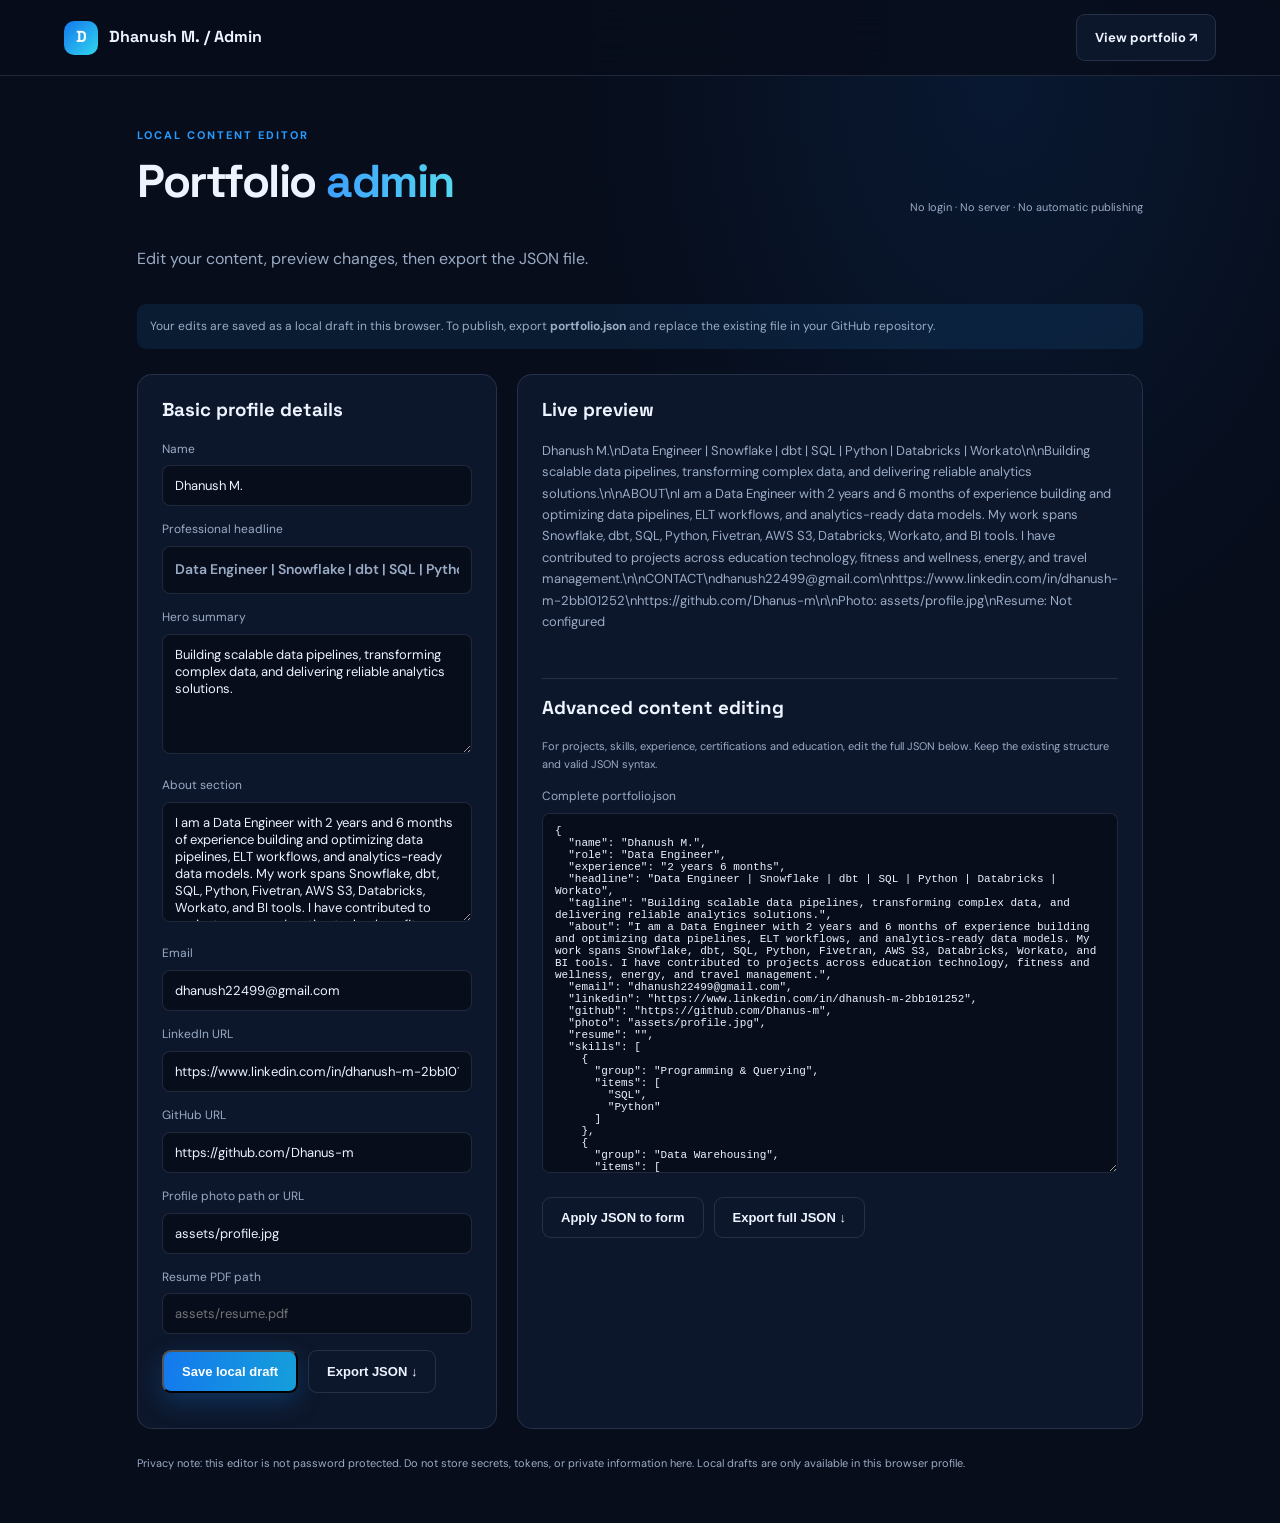
==== admin.html @ 32ff5ff0 "Initial portfolio website upload" ====
<!doctype html><html lang="en"><head><meta charset="utf-8"><meta name="viewport" content="width=device-width,initial-scale=1"><title>Portfolio Admin Editor</title><link rel="stylesheet" href="styles.css"><style>
.admin-wrap{max-width:1050px;margin:50px auto;padding:0 22px}.admin-top{display:flex;justify-content:space-between;gap:20px;align-items:center;flex-wrap:wrap}.admin-grid{display:grid;grid-template-columns:1fr 1fr;gap:20px;margin-top:25px}.panel{padding:24px;border:1px solid var(--line);border-radius:15px;background:var(--surface)}label{display:block;font-size:12px;color:var(--muted);margin:14px 0 6px}input,textarea{width:100%;padding:11px 12px;border-radius:8px;border:1px solid var(--line);background:var(--bg);color:var(--text);font:13px 'DM Sans'}textarea{min-height:120px;resize:vertical}.preview{white-space:pre-wrap;color:var(--muted);font-size:13px;min-height:220px}.admin-actions{display:flex;gap:10px;flex-wrap:wrap;margin-top:16px}.notice{padding:13px;border-radius:9px;background:rgba(41,156,255,.1);color:var(--muted);font-size:12px;margin:15px 0}.small{font-size:11px;color:var(--muted)}@media(max-width:750px){.admin-grid{grid-template-columns:1fr}}
</style></head><body><header class="site-header"><a class="brand" href="index.html"><span class="brand-mark">D</span>Dhanush M. / Admin</a><a class="btn secondary" href="index.html">View portfolio ↗</a></header>
<main class="admin-wrap"><div class="admin-top"><div><p class="eyebrow">LOCAL CONTENT EDITOR</p><h2>Portfolio <span class="gradient">admin</span></h2><p class="muted">Edit your content, preview changes, then export the JSON file.</p></div><span class="small">No login · No server · No automatic publishing</span></div>
<div class="notice">Your edits are saved as a local draft in this browser. To publish, export <b>portfolio.json</b> and replace the existing file in your GitHub repository.</div>
<div class="admin-grid"><section class="panel"><h3>Basic profile details</h3>
<label for="name">Name</label><input id="name">
<label for="headline">Professional headline</label><input id="headline">
<label for="tagline">Hero summary</label><textarea id="tagline"></textarea>
<label for="about">About section</label><textarea id="about"></textarea>
<label for="email">Email</label><input id="email" type="email">
<label for="linkedin">LinkedIn URL</label><input id="linkedin">
<label for="github">GitHub URL</label><input id="github">
<label for="photo">Profile photo path or URL</label><input id="photo" placeholder="assets/profile.jpg">
<label for="resume">Resume PDF path</label><input id="resume" placeholder="assets/resume.pdf">
<div class="admin-actions"><button class="btn primary" id="save">Save local draft</button><button class="btn secondary" id="export">Export JSON ↓</button></div>
<p id="status" class="small" aria-live="polite"></p></section>
<section class="panel"><h3>Live preview</h3><div class="preview" id="preview"></div><hr style="border:0;border-top:1px solid var(--line);margin:18px 0"><h3>Advanced content editing</h3><p class="small">For projects, skills, experience, certifications and education, edit the full JSON below. Keep the existing structure and valid JSON syntax.</p><label for="advanced">Complete portfolio.json</label><textarea id="advanced" style="min-height:360px;font-family:monospace;font-size:11px"></textarea><div class="admin-actions"><button class="btn secondary" id="apply">Apply JSON to form</button><button class="btn secondary" id="downloadFull">Export full JSON ↓</button></div></section></div>
<p class="small" style="margin:25px 0">Privacy note: this editor is not password protected. Do not store secrets, tokens, or private information here. Local drafts are only available in this browser profile.</p></main>
<script>
let data;const ids=['name','headline','tagline','about','email','linkedin','github','photo','resume'];const $=id=>document.getElementById(id);
function syncForm(){ids.forEach(k=>$(k).value=data[k]||'');$('advanced').value=JSON.stringify(data,null,2);preview()}
function preview(){const v=Object.fromEntries(ids.map(k=>[k,$(k).value]));$('preview').textContent=`${v.name}\\n${v.headline}\\n\\n${v.tagline}\\n\\nABOUT\\n${v.about}\\n\\nCONTACT\\n${v.email}\\n${v.linkedin}\\n${v.github}\\n\\nPhoto: ${v.photo||'Placeholder'}\\nResume: ${v.resume||'Not configured'}`;}
function fromForm(){ids.forEach(k=>data[k]=$(k).value)}
function saveLocal(){fromForm();localStorage.setItem('portfolio-admin-draft',JSON.stringify(data));$('advanced').value=JSON.stringify(data,null,2);$('status').textContent='Draft saved in this browser.';preview()}
function exportData(){fromForm();const blob=new Blob([JSON.stringify(data,null,2)],{type:'application/json'});const a=document.createElement('a');a.href=URL.createObjectURL(blob);a.download='portfolio.json';a.click();URL.revokeObjectURL(a.href);$('status').textContent='JSON export created. Replace portfolio.json in your GitHub repository.'}
fetch('portfolio.json').then(r=>r.json()).then(d=>{data=d;const draft=localStorage.getItem('portfolio-admin-draft');if(draft){try{data=JSON.parse(draft)}catch(e){}}syncForm()}).catch(()=>{$('status').textContent='Could not load portfolio.json. Open this site through a local server or GitHub Pages.'});
ids.forEach(k=>$(k).addEventListener('input',preview));$('save').onclick=saveLocal;$('export').onclick=exportData;$('downloadFull').onclick=()=>{try{data=JSON.parse($('advanced').value);exportData()}catch(e){$('status').textContent='Invalid JSON. Please correct it before exporting.'}};
$('apply').onclick=()=>{try{data=JSON.parse($('advanced').value);syncForm();$('status').textContent='JSON applied to the form.'}catch(e){$('status').textContent='Invalid JSON. Please check the syntax.'}};
</script></body></html>
---- styles.css ----
@import url('https://fonts.googleapis.com/css2?family=DM+Sans:wght@400;500;600;700&family=Space+Grotesk:wght@400;500;600;700&display=swap');
:root{--bg:#070d1b;--surface:#0d172b;--surface2:#111f38;--text:#edf4ff;--muted:#9aabc5;--line:rgba(159,184,224,.16);--blue:#299cff;--cyan:#31d6ef;--shadow:0 24px 70px rgba(0,0,0,.28)}
[data-theme="light"]{--bg:#f5f8fd;--surface:#fff;--surface2:#edf3fc;--text:#111d33;--muted:#5d6d86;--line:rgba(35,62,105,.14);--shadow:0 18px 50px rgba(31,63,111,.1)}
*{box-sizing:border-box}html{scroll-behavior:smooth;scroll-padding-top:90px}body{margin:0;background:radial-gradient(ellipse at 78% 5%,rgba(17,91,177,.15),transparent 30%),var(--bg);color:var(--text);font-family:'DM Sans',sans-serif;line-height:1.65;transition:background .25s,color .25s}a{color:inherit;text-decoration:none}.site-header{height:76px;position:sticky;top:0;z-index:20;display:flex;align-items:center;justify-content:space-between;padding:0 max(5vw,24px);background:color-mix(in srgb,var(--bg) 86%,transparent);backdrop-filter:blur(18px);border-bottom:1px solid var(--line)}.brand{display:flex;align-items:center;gap:11px;font-family:'Space Grotesk';font-weight:700}.brand-mark{display:grid;place-items:center;width:34px;height:34px;border-radius:10px;background:linear-gradient(135deg,#1478ed,#31d6ef);color:white}.site-header nav{display:flex;gap:30px;color:var(--muted);font-size:13px}.site-header nav a:hover,.social-row a:hover,footer a:hover{color:var(--blue)}.header-actions{display:flex;gap:8px}.icon-btn{border:1px solid var(--line);background:var(--surface);color:var(--text);border-radius:10px;width:38px;height:38px;cursor:pointer}.mobile-only{display:none}.section{max-width:1160px;margin:auto;padding:105px 28px}.hero{min-height:650px;display:grid;grid-template-columns:1.08fr .92fr;align-items:center;gap:40px;padding-top:80px}.eyebrow{font-size:11px;letter-spacing:2px;font-weight:700;color:var(--blue);text-transform:uppercase;display:flex;align-items:center;gap:10px}.pulse{width:7px;height:7px;border-radius:50%;background:#27d6a2;box-shadow:0 0 14px #27d6a2}h1,h2,h3,h4,p{margin-top:0}h1,h2,h3,h4{font-family:'Space Grotesk',sans-serif;line-height:1.15}h1{font-size:clamp(42px,5.2vw,68px);letter-spacing:-2.8px;margin:24px 0 15px}h2{font-size:clamp(32px,4vw,46px);letter-spacing:-1.5px}.gradient{background:linear-gradient(100deg,#3c9cff,#55d9ef);-webkit-background-clip:text;background-clip:text;color:transparent}#headline{font:600 14px 'DM Sans';color:var(--muted);line-height:1.7;max-width:570px}.lead{font-size:17px;color:var(--muted);max-width:520px;margin:20px 0}.hero-meta{display:flex;flex-wrap:wrap;gap:20px;color:var(--muted);font-size:12px;margin:26px 0}.hero-meta b{color:var(--text)}.button-row{display:flex;gap:12px;flex-wrap:wrap}.btn{display:inline-flex;align-items:center;gap:20px;padding:12px 18px;border-radius:9px;font-size:13px;font-weight:700;transition:.2s}.btn:hover{transform:translateY(-2px)}.primary{background:linear-gradient(100deg,#1479ee,#159fda);color:white;box-shadow:0 9px 25px rgba(21,132,235,.25)}.secondary{border:1px solid var(--line);background:var(--surface);color:var(--text)}.social-row{display:flex;gap:23px;margin-top:28px;color:var(--muted);font-size:12px}.hero-visual{height:440px;position:relative;display:grid;place-items:center}.photo-frame{width:260px;height:320px;position:relative;z-index:2;padding:8px;border:1px solid rgba(58,160,255,.5);border-radius:24px;background:linear-gradient(145deg,rgba(39,150,255,.25),rgba(21,39,70,.2));box-shadow:0 0 70px rgba(20,129,242,.18)}.photo-placeholder{height:100%;border-radius:17px;background:linear-gradient(145deg,#1a3153,#0b1529);display:flex;flex-direction:column;justify-content:center;align-items:center;gap:12px;color:#8dbef5}.photo-placeholder span{font:700 76px 'Space Grotesk';letter-spacing:-6px}.photo-placeholder small{font-size:9px;letter-spacing:2px}.photo-frame img{width:100%;height:100%;object-fit:cover;border-radius:17px}.orbit{position:absolute;border:1px solid rgba(45,157,255,.2);border-radius:50%;transform:rotate(-24deg)}.orbit-one{width:420px;height:190px}.orbit-two{width:500px;height:250px;transform:rotate(35deg)}.floating-chip{position:absolute;z-index:3;padding:10px 14px;border:1px solid var(--line);border-radius:10px;background:var(--surface);box-shadow:var(--shadow);font-size:11px;color:var(--muted)}.chip-top{top:55px;right:0}.chip-bottom{bottom:53px;left:0}.chip-dot{display:inline-block;width:7px;height:7px;border-radius:50%;background:#22d6a0;margin-right:7px}.visual-grid{position:absolute;width:90%;height:80%;background-image:radial-gradient(rgba(52,154,255,.5) 1px,transparent 1px);background-size:20px 20px;mask-image:linear-gradient(transparent,black,transparent);opacity:.35}.section-heading{margin-bottom:38px}.section-heading .eyebrow{margin-bottom:14px}.section-heading h2{margin-bottom:12px}.section-intro,.muted{color:var(--muted)}.about-grid{display:grid;grid-template-columns:1.5fr .7fr;gap:55px;align-items:center}.about-copy{font-size:17px;color:var(--muted);max-width:720px}.about-stat{display:grid;grid-template-columns:auto 1fr;align-items:center;gap:3px 14px;padding:24px;border:1px solid var(--line);border-radius:16px;background:var(--surface)}.about-stat strong{font:700 28px 'Space Grotesk';color:var(--blue)}.about-stat span{font-size:12px;color:var(--muted)}.about-stat i{grid-column:1/-1;height:1px;background:var(--line);margin:8px 0}.timeline{border-left:1px solid rgba(41,156,255,.45);margin-left:8px;padding-left:28px;display:grid;gap:24px}.timeline-item{position:relative;padding:22px 24px;background:var(--surface);border:1px solid var(--line);border-radius:13px}.timeline-item:before{content:'';position:absolute;width:10px;height:10px;border-radius:50%;background:var(--blue);left:-34px;top:28px;box-shadow:0 0 0 5px var(--bg)}.timeline-top{display:flex;justify-content:space-between;gap:16px;flex-wrap:wrap}.timeline-item h3{font-size:18px;margin:0 0 5px}.timeline-item .role{color:var(--blue);font-size:13px;font-weight:700}.timeline-item time,.timeline-item p{font-size:12px;color:var(--muted)}.timeline-item p{margin:12px 0 0}.early{margin-top:45px}.early h3,.credentials-grid h3{font-size:18px}.early-grid{display:grid;grid-template-columns:repeat(3,1fr);gap:12px}.early-card,.credential-card{padding:18px;border:1px solid var(--line);background:var(--surface);border-radius:12px}.early-card strong{display:block;font-size:13px}.early-card span{font-size:12px;color:var(--muted)}.project-grid{display:grid;grid-template-columns:repeat(2,1fr);gap:17px}.project-card{padding:25px;border:1px solid var(--line);border-radius:15px;background:linear-gradient(145deg,var(--surface),var(--surface2));transition:.25s}.project-card:hover{transform:translateY(-4px);border-color:rgba(41,156,255,.5);box-shadow:var(--shadow)}.project-top{display:flex;justify-content:space-between;align-items:center}.project-number{font:600 12px 'Space Grotesk';color:var(--blue)}.project-domain{font-size:10px;color:var(--muted);padding:5px 9px;border:1px solid var(--line);border-radius:20px}.project-card h3{font-size:22px;margin:20px 0 10px}.project-card p{font-size:13px;color:var(--muted)}.highlights{padding-left:18px;color:var(--muted);font-size:12px}.tags{display:flex;flex-wrap:wrap;gap:7px;margin-top:18px}.tags span{padding:5px 8px;background:rgba(41,156,255,.1);border:1px solid rgba(41,156,255,.16);border-radius:6px;font-size:10px;color:var(--blue)}.skill-grid{display:grid;grid-template-columns:repeat(3,1fr);gap:13px}.skill-card{padding:20px;border:1px solid var(--line);border-radius:13px;background:var(--surface)}.skill-card h3{font-size:14px;margin-bottom:14px}.skill-card p{font-size:12px;color:var(--muted);margin:0;line-height:2}.credentials-grid{display:grid;grid-template-columns:1fr 1fr;gap:22px}.credential-list{display:grid;gap:11px}.credential-card h4{font-size:15px;margin:10px 0}.credential-card p{font-size:12px;color:var(--muted);margin:4px 0}.card-kicker,.year{font-size:10px;letter-spacing:1.4px;color:var(--blue);font-weight:700}.year{display:inline-block;margin-top:12px}.contact{max-width:none;text-align:center;border-top:1px solid var(--line);background:radial-gradient(ellipse at 50% 100%,rgba(25,117,210,.16),transparent 55%),var(--surface);padding:100px 24px}.contact .eyebrow{justify-content:center}.contact h2{font-size:clamp(38px,5vw,58px);margin:18px 0}.contact>p:not(.eyebrow){color:var(--muted)}.contact .btn{margin:15px auto}.contact-links{display:flex;justify-content:center;gap:24px;font-size:12px;color:var(--muted);margin-top:22px}footer{padding:24px max(5vw,24px);display:flex;justify-content:space-between;gap:15px;flex-wrap:wrap;color:var(--muted);font-size:11px;border-top:1px solid var(--line)}footer a{color:var(--blue)}[hidden]{display:none!important}
@media(max-width:800px){.site-header nav{display:none;position:absolute;top:75px;left:0;right:0;padding:20px 26px;background:var(--surface);border-bottom:1px solid var(--line);flex-direction:column;gap:15px}.site-header nav.open{display:flex}.mobile-only{display:inline-block}.hero{grid-template-columns:1fr;padding-top:60px;gap:10px}.hero-visual{height:390px}.about-grid,.credentials-grid{grid-template-columns:1fr}.skill-grid{grid-template-columns:repeat(2,1fr)}.early-grid{grid-template-columns:1fr}.section{padding:75px 24px}}
@media(max-width:560px){.hero{padding-left:20px;padding-right:20px}h1{font-size:43px}.hero-visual{height:340px}.photo-frame{width:215px;height:270px}.orbit-one{width:300px}.orbit-two{width:350px}.chip-top{right:-3px;top:35px}.chip-bottom{left:-3px;bottom:35px}.project-grid,.skill-grid{grid-template-columns:1fr}.timeline-top{display:block}.timeline-item time{display:block;margin-top:5px}.social-row{gap:15px}.section{padding:68px 20px}}
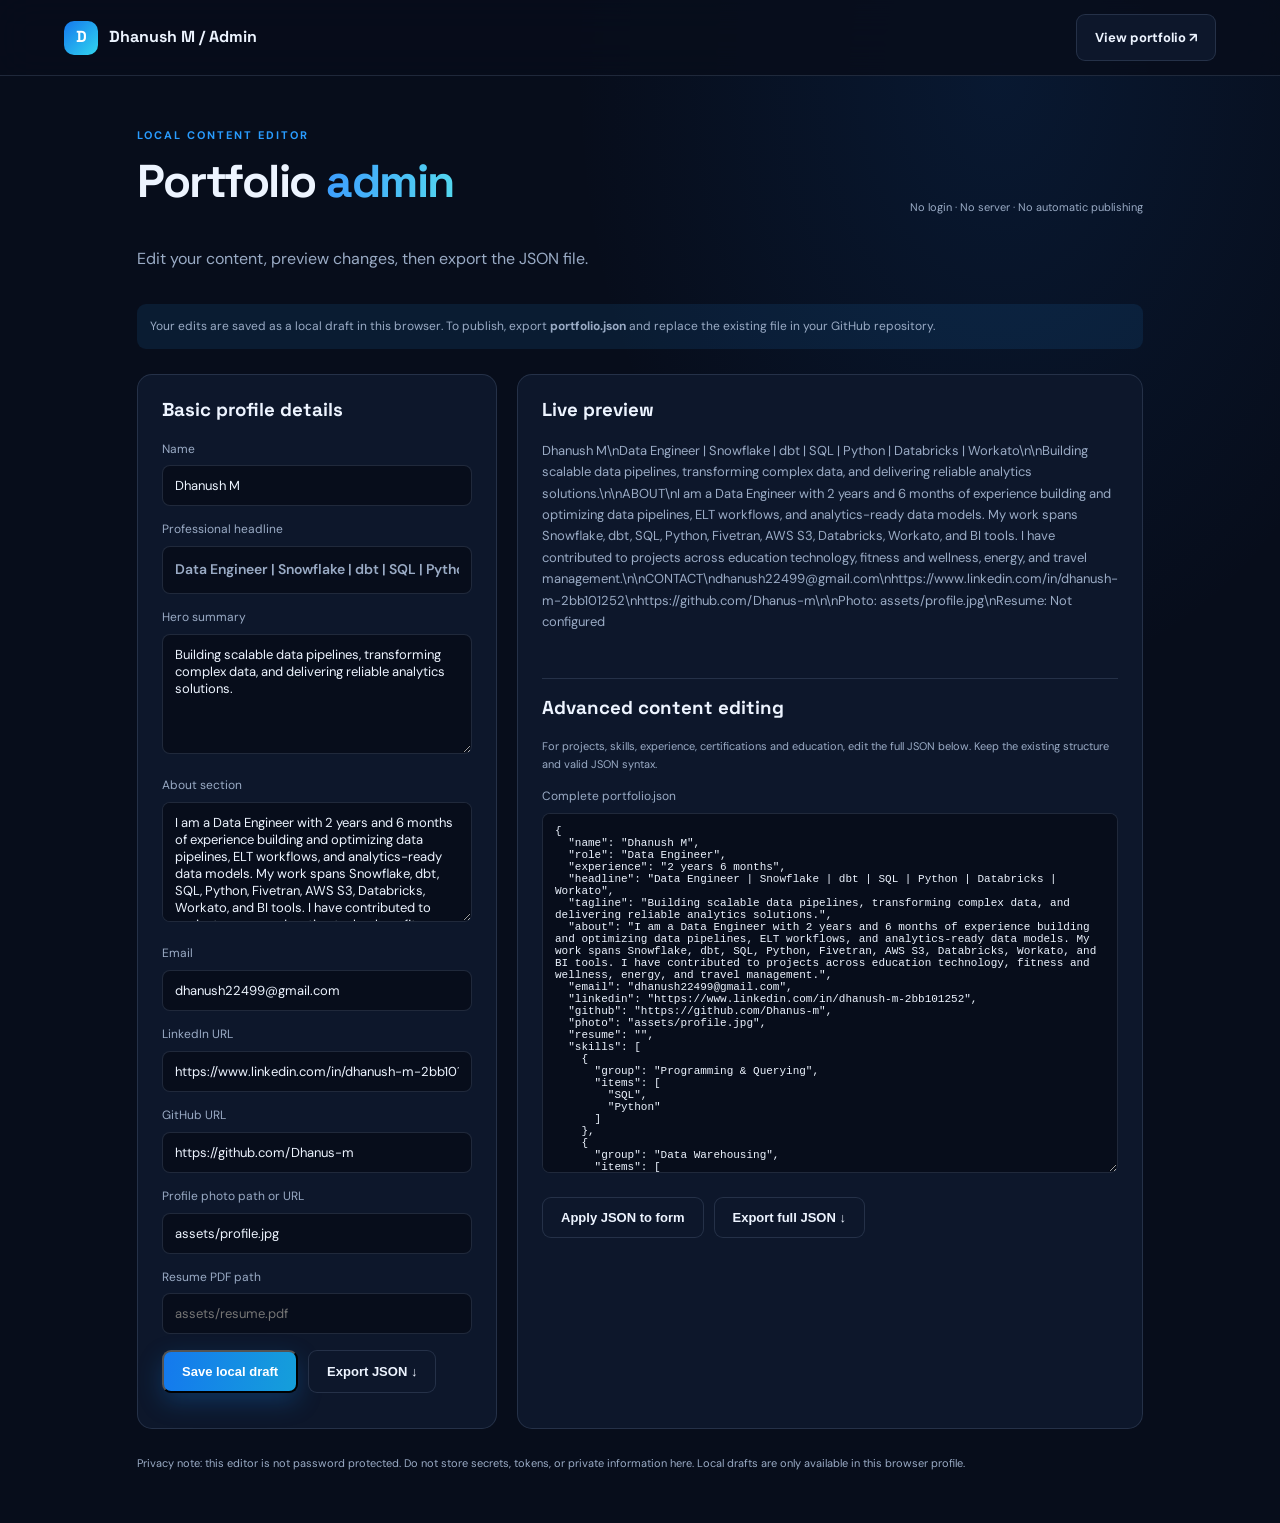
==== commit 97e8b764: "made Changes to the content" ====
--- a/admin.html
+++ b/admin.html
@@ -1,6 +1,6 @@
 <!doctype html><html lang="en"><head><meta charset="utf-8"><meta name="viewport" content="width=device-width,initial-scale=1"><title>Portfolio Admin Editor</title><link rel="stylesheet" href="styles.css"><style>
 .admin-wrap{max-width:1050px;margin:50px auto;padding:0 22px}.admin-top{display:flex;justify-content:space-between;gap:20px;align-items:center;flex-wrap:wrap}.admin-grid{display:grid;grid-template-columns:1fr 1fr;gap:20px;margin-top:25px}.panel{padding:24px;border:1px solid var(--line);border-radius:15px;background:var(--surface)}label{display:block;font-size:12px;color:var(--muted);margin:14px 0 6px}input,textarea{width:100%;padding:11px 12px;border-radius:8px;border:1px solid var(--line);background:var(--bg);color:var(--text);font:13px 'DM Sans'}textarea{min-height:120px;resize:vertical}.preview{white-space:pre-wrap;color:var(--muted);font-size:13px;min-height:220px}.admin-actions{display:flex;gap:10px;flex-wrap:wrap;margin-top:16px}.notice{padding:13px;border-radius:9px;background:rgba(41,156,255,.1);color:var(--muted);font-size:12px;margin:15px 0}.small{font-size:11px;color:var(--muted)}@media(max-width:750px){.admin-grid{grid-template-columns:1fr}}
-</style></head><body><header class="site-header"><a class="brand" href="index.html"><span class="brand-mark">D</span>Dhanush M. / Admin</a><a class="btn secondary" href="index.html">View portfolio ↗</a></header>
+</style></head><body><header class="site-header"><a class="brand" href="index.html"><span class="brand-mark">D</span>Dhanush M / Admin</a><a class="btn secondary" href="index.html">View portfolio ↗</a></header>
 <main class="admin-wrap"><div class="admin-top"><div><p class="eyebrow">LOCAL CONTENT EDITOR</p><h2>Portfolio <span class="gradient">admin</span></h2><p class="muted">Edit your content, preview changes, then export the JSON file.</p></div><span class="small">No login · No server · No automatic publishing</span></div>
 <div class="notice">Your edits are saved as a local draft in this browser. To publish, export <b>portfolio.json</b> and replace the existing file in your GitHub repository.</div>
 <div class="admin-grid"><section class="panel"><h3>Basic profile details</h3>
